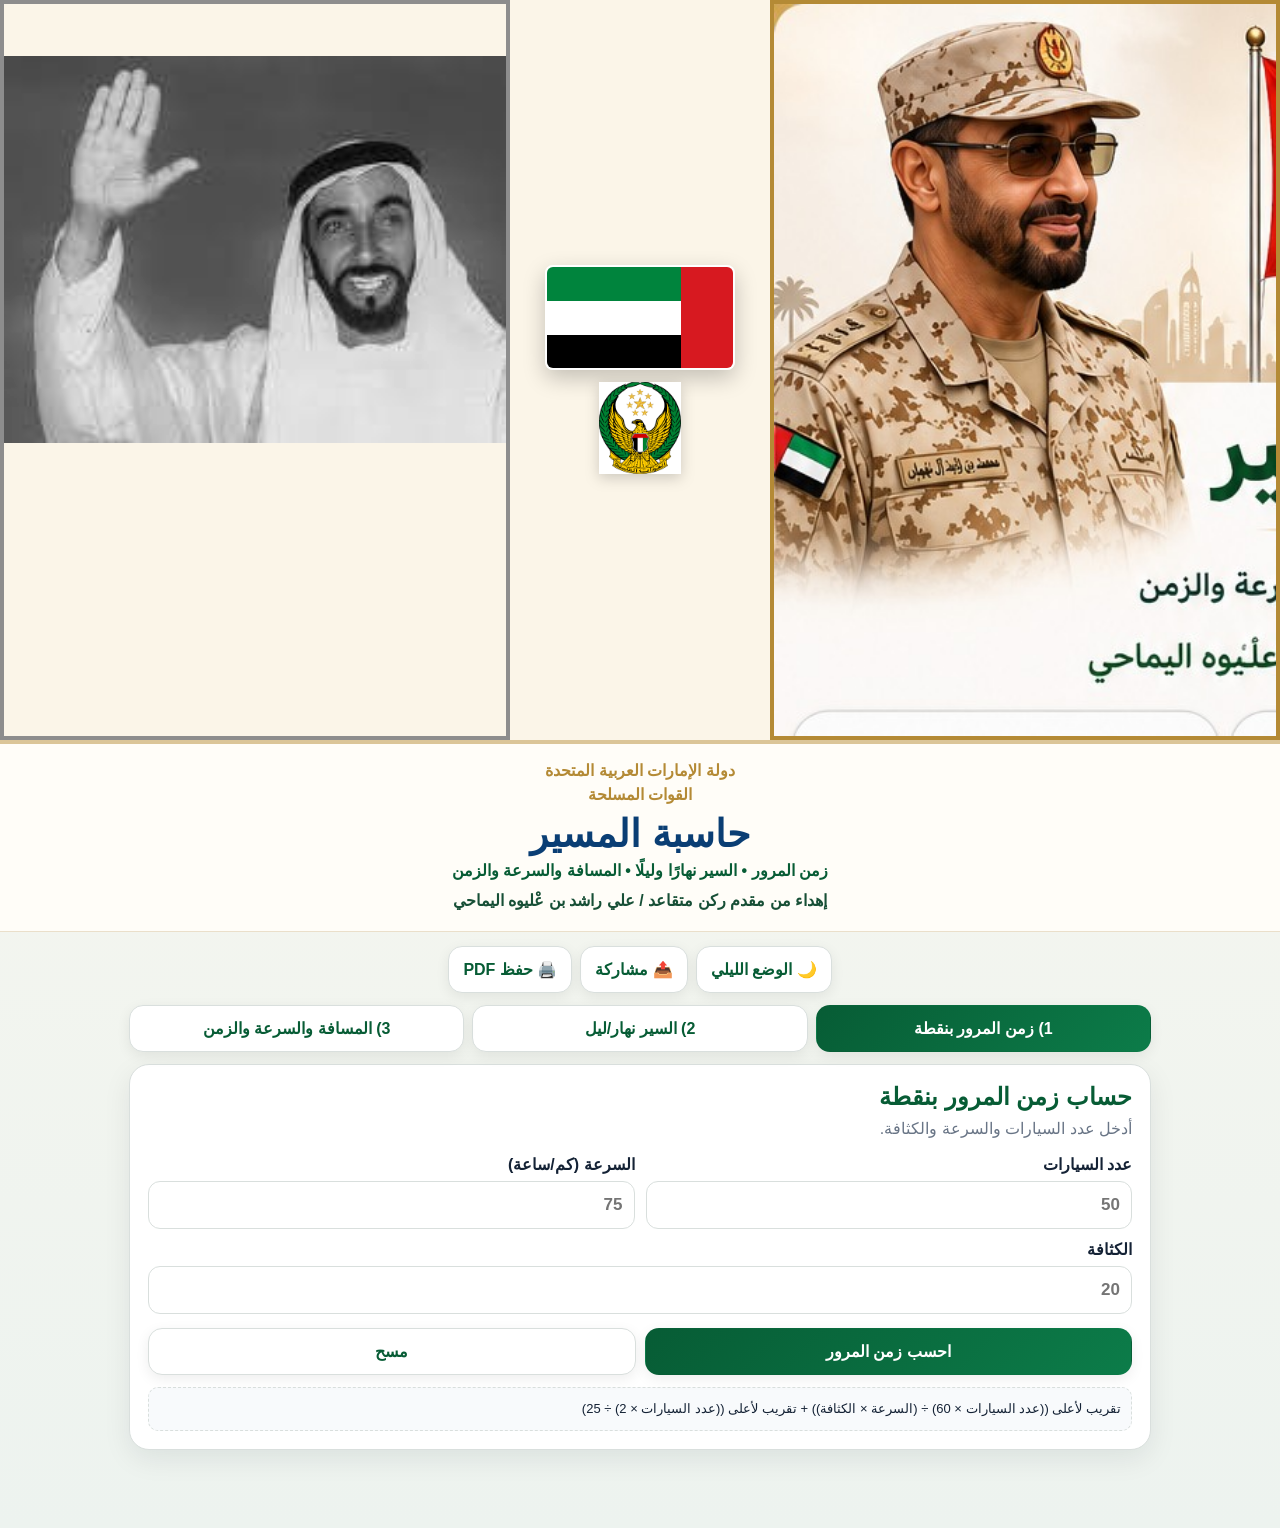
==== index.html @ eba55e07 "إضافة حاسبة المسير" ====
<!doctype html>
<html lang="ar" dir="rtl">
<head>
  <meta charset="utf-8">
  <meta name="viewport" content="width=device-width,initial-scale=1,viewport-fit=cover">
  <meta name="theme-color" content="#075c35">
  <meta name="apple-mobile-web-app-capable" content="yes">
  <meta name="apple-mobile-web-app-status-bar-style" content="default">
  <meta name="apple-mobile-web-app-title" content="حاسبة المسير">
  <title>حاسبة المسير</title>
  <link rel="manifest" href="./manifest.webmanifest">
  <link rel="apple-touch-icon" href="./icons/icon-180.png">
  <link rel="stylesheet" href="./styles.css">
</head>
<body>
  <header class="hero">
    <img class="portrait left" src="./assets/mbz-camo.jpg" alt="صورة باللباس العسكري المموه">
    <div class="hero-center">
      <div class="uae-flag" aria-label="علم الإمارات">
        <span class="red"></span>
        <span class="green"></span>
        <span class="white"></span>
        <span class="black"></span>
      </div>
      <img class="forces-logo" src="./assets/forces-logo.png" alt="شعار القوات المسلحة">
    </div>
    <img class="portrait right" src="./assets/zayed.jpg" alt="صورة الشيخ زايد رافعًا يده">
  </header>

  <section class="identity">
    <div>دولة الإمارات العربية المتحدة</div>
    <div>القوات المسلحة</div>
    <h1>حاسبة المسير</h1>
    <p>زمن المرور • السير نهارًا وليلًا • المسافة والسرعة والزمن</p>
    <strong>إهداء من مقدم ركن متقاعد / علي راشد بن عْليوه اليماحي</strong>
  </section>

  <main class="app-shell">
    <div class="utility-bar">
      <button id="darkBtn" type="button">🌙 الوضع الليلي</button>
      <button id="shareBtn" type="button">📤 مشاركة</button>
      <button id="printBtn" type="button">🖨️ حفظ PDF</button>
    </div>

    <nav class="tabs" aria-label="أقسام الحاسبة">
      <button class="tab active" data-tab="pass" type="button">1) زمن المرور بنقطة</button>
      <button class="tab" data-tab="daynight" type="button">2) السير نهار/ليل</button>
      <button class="tab" data-tab="basic" type="button">3) المسافة والسرعة والزمن</button>
    </nav>

    <section class="panel active" id="panel-pass">
      <h2>حساب زمن المرور بنقطة</h2>
      <p class="hint">أدخل عدد السيارات والسرعة والكثافة.</p>
      <div class="form-grid">
        <label>عدد السيارات<input id="pCars" type="number" min="1" inputmode="numeric" placeholder="50"></label>
        <label>السرعة (كم/ساعة)<input id="pSpeed" type="number" min="0.01" step="0.01" inputmode="decimal" placeholder="75"></label>
        <label class="wide">الكثافة<input id="pDensity" type="number" min="0.01" step="0.01" inputmode="decimal" placeholder="20"></label>
      </div>
      <div class="actions">
        <button id="calcPassBtn" class="primary" type="button">احسب زمن المرور</button>
        <button id="clearPassBtn" type="button">مسح</button>
      </div>
      <div id="passResult" class="result" aria-live="polite"></div>
      <div class="formula">تقريب لأعلى ((عدد السيارات × 60) ÷ (السرعة × الكثافة)) + تقريب لأعلى ((عدد السيارات × 2) ÷ 25)</div>
    </section>

    <section class="panel" id="panel-daynight">
      <h2>حساب السير نهارًا وليلًا</h2>
      <p class="hint">يقسّم البرنامج المسافة تلقائيًا عند الانتقال بين النهار والليل.</p>
      <div class="form-grid">
        <label>وقت الانطلاق<input id="dnStart" type="time" value="13:30"></label>
        <label>المسافة (كم)<input id="dnDistance" type="number" min="0.01" step="0.01" inputmode="decimal" placeholder="200"></label>
        <label>سرعة النهار<input id="dnDaySpeed" type="number" min="0.01" step="0.01" inputmode="decimal" placeholder="75"></label>
        <label>سرعة الليل<input id="dnNightSpeed" type="number" min="0.01" step="0.01" inputmode="decimal" placeholder="50"></label>
        <label>أول ضوء<input id="dnFirstLight" type="time" value="06:00"></label>
        <label>آخر ضوء<input id="dnLastLight" type="time" value="18:30"></label>
      </div>
      <div class="actions">
        <button id="calcDayNightBtn" class="primary" type="button">احسب السير</button>
        <button id="clearDayNightBtn" type="button">مسح</button>
      </div>
      <div id="dayNightResult" class="result" aria-live="polite"></div>
    </section>

    <section class="panel" id="panel-basic">
      <h2>حساب المسافة والسرعة والزمن</h2>
      <p class="hint">اختر العملية المطلوبة، وسيظهر فقط ما يجب إدخاله.</p>

      <div class="operation-buttons">
        <button class="operation active" data-mode="speed" type="button">حساب السرعة</button>
        <button class="operation" data-mode="distance" type="button">حساب المسافة</button>
        <button class="operation" data-mode="time" type="button">حساب الزمن</button>
      </div>

      <div class="form-grid">
        <label id="basicDistanceWrap">المسافة (كم)<input id="basicDistance" type="number" min="0.01" step="0.01" inputmode="decimal" placeholder="120"></label>
        <label id="basicSpeedWrap" class="hidden">السرعة (كم/ساعة)<input id="basicSpeed" type="number" min="0.01" step="0.01" inputmode="decimal" placeholder="60"></label>
        <label id="basicHoursWrap">الساعات<input id="basicHours" type="number" min="0" inputmode="numeric" placeholder="2"></label>
        <label id="basicMinutesWrap">الدقائق<input id="basicMinutes" type="number" min="0" max="59" inputmode="numeric" placeholder="30"></label>
      </div>
      <div class="actions">
        <button id="calcBasicBtn" class="primary" type="button">احسب السرعة</button>
        <button id="clearBasicBtn" type="button">مسح</button>
      </div>
      <div id="basicResult" class="result" aria-live="polite"></div>

      <div class="subpanel">
        <h2>الحساب الأمامي والعكسي</h2>
        <div class="form-grid">
          <label class="wide">نوع الحساب
            <select id="directionMode">
              <option value="forward">حساب أمامي</option>
              <option value="reverse">حساب عكسي</option>
            </select>
          </label>
          <label><span id="baseTimeLabel">وقت الانطلاق</span><input id="baseTime" type="time" value="13:30"></label>
          <label>المسافة (كم)<input id="directionDistance" type="number" min="0.01" step="0.01" inputmode="decimal" placeholder="150"></label>
          <label class="wide">السرعة (كم/ساعة)<input id="directionSpeed" type="number" min="0.01" step="0.01" inputmode="decimal" placeholder="75"></label>
        </div>
        <div class="actions">
          <button id="calcDirectionBtn" class="primary" type="button">احسب أمامي</button>
          <button id="clearDirectionBtn" type="button">مسح</button>
        </div>
        <div id="directionResult" class="result" aria-live="polite"></div>
      </div>
    </section>

    <div id="status" class="status" aria-live="polite"></div>
  </main>

  <script src="./app.js" defer></script>
</body>
</html>
---- styles.css ----
:root{
  --bg:#f2f5f2;--card:#fff;--text:#142235;--muted:#697586;
  --green:#075c35;--green2:#0c7c49;--blue:#145fb3;
  --gold:#b48a35;--border:#d9dfdd;--danger:#b42318;
}
*{box-sizing:border-box}
html{-webkit-text-size-adjust:100%}
body{
  margin:0;background:linear-gradient(#fbf8ef,#edf3ef);
  color:var(--text);font-family:-apple-system,BlinkMacSystemFont,"Segoe UI",Tahoma,Arial,sans-serif;
  min-height:100vh;padding-bottom:30px
}
button,input,select{font:inherit}
button{cursor:pointer;touch-action:manipulation;-webkit-tap-highlight-color:transparent}
.hero{
  min-height:280px;height:auto;display:grid;grid-template-columns:1fr 260px 1fr;
  background:#fbf5e8;overflow:hidden;border-bottom:4px solid rgba(180,138,53,.45)
}
.portrait{width:100%;height:100%;object-fit:contain;border:4px solid var(--gold)}
.portrait.left{object-position:center 10%}
.portrait.right{object-position:center 15%;filter:grayscale(1) contrast(1.04)}
.hero-center{display:flex;flex-direction:column;align-items:center;justify-content:center;gap:12px}
.uae-flag{
  width:190px;height:105px;display:grid;grid-template-columns:28% 72%;
  grid-template-rows:repeat(3,1fr);border-radius:8px;overflow:hidden;
  box-shadow:0 8px 22px rgba(0,0,0,.22);border:2px solid #fff
}
.uae-flag .red{grid-row:1/4;background:#d71920}
.uae-flag .green{background:#00843d}
.uae-flag .white{background:#fff}
.uae-flag .black{background:#000}
.forces-logo{width:92px;height:92px;object-fit:contain;filter:drop-shadow(0 4px 7px rgba(0,0,0,.18))}
.identity{text-align:center;background:#fffdf8;padding:15px 12px 17px;border-bottom:1px solid #eadfca}
.identity>div{font-weight:900;color:var(--gold);line-height:1.5}
.identity h1{margin:5px 0;color:#0a3e74;font-size:38px}
.identity p{margin:0;color:var(--green);font-weight:900}
.identity strong{display:block;margin-top:8px;color:#174f36;line-height:1.6}
.app-shell{max-width:1050px;margin:auto;padding:14px}
.utility-bar{display:flex;gap:8px;justify-content:center;flex-wrap:wrap;margin-bottom:12px}
.utility-bar button,.tabs button,.operation-buttons button,.actions button{
  border:1px solid var(--border);border-radius:14px;background:#fff;color:var(--green);
  padding:13px 14px;font-weight:900;box-shadow:0 4px 14px rgba(0,0,0,.07)
}
.utility-bar button:active,.tabs button:active,.operation-buttons button:active,.actions button:active{transform:scale(.97)}
.tabs{display:grid;grid-template-columns:repeat(3,1fr);gap:8px;margin-bottom:12px}
.tabs .active,.operation-buttons .active,.actions .primary{
  background:linear-gradient(135deg,var(--green),var(--green2));color:#fff;border-color:transparent
}
.panel{
  display:none;background:var(--card);border:1px solid var(--border);border-radius:20px;
  padding:18px;box-shadow:0 9px 28px rgba(16,24,40,.08)
}
.panel.active{display:block}
h2{margin:0 0 5px;color:var(--green)}
.hint{margin:0 0 14px;color:var(--muted);line-height:1.6}
.form-grid{display:grid;grid-template-columns:repeat(2,1fr);gap:11px}
.form-grid label{display:flex;flex-direction:column;gap:7px;font-weight:900}
.form-grid .wide{grid-column:1/-1}
input,select{
  width:100%;padding:13px 11px;border:1px solid var(--border);
  border-radius:12px;background:#fff;color:var(--text);font-size:17px;outline:none
}
input:focus,select:focus{border-color:var(--green2);box-shadow:0 0 0 3px rgba(12,124,73,.12)}
.actions{display:flex;gap:9px;flex-wrap:wrap;margin-top:14px}
.actions button{flex:1;min-width:130px}
.result{display:none;margin-top:14px;border-radius:14px;padding:14px;line-height:1.8;background:#edf8f1;border:1px solid #b7e3c7}
.result.show{display:block}
.result .big{font-size:29px;font-weight:900;color:#08763d}
.error{color:var(--danger);font-weight:900}
.formula{margin-top:12px;padding:10px;border:1px dashed var(--border);border-radius:10px;background:#f8fafc;font-size:13px;line-height:1.7}
.operation-buttons{display:grid;grid-template-columns:repeat(3,1fr);gap:9px;margin:12px 0}
.hidden{display:none!important}
.subpanel{margin-top:18px;border:1px solid var(--border);border-radius:17px;padding:14px;background:#fbfdff}
.status{text-align:center;min-height:24px;margin-top:10px;color:var(--green);font-weight:900}
body.dark{
  --card:#172033;--text:#eef3f7;--muted:#b5c0ca;--border:#334155;
  background:linear-gradient(#111827,#0f172a)
}
body.dark .identity,body.dark .utility-bar button,body.dark .tabs button,
body.dark .operation-buttons button,body.dark input,body.dark select,body.dark .subpanel{background:#172033;color:#eef3f7}
body.dark input,body.dark select{background:#0f172a}
body.dark .formula{background:#0f172a}
body.dark .identity h1{color:#8fc6ff}
body.dark h2,body.dark .identity strong,body.dark .identity p{color:#d8ba6d}
@media(max-width:720px){
  .hero{height:225px;grid-template-columns:1fr 145px 1fr}
  .uae-flag{width:125px;height:70px}.forces-logo{width:68px;height:68px}
  .identity h1{font-size:31px}
}
@media(max-width:520px){
  .hero{height:190px;grid-template-columns:1fr 112px 1fr}
  .uae-flag{width:98px;height:56px}.forces-logo{width:56px;height:56px}
  .identity h1{font-size:27px}.identity p{font-size:12px}.identity strong{font-size:11px}
  .tabs{grid-template-columns:1fr}.operation-buttons{grid-template-columns:1fr}
  .form-grid{grid-template-columns:1fr}.form-grid .wide{grid-column:auto}
}
@media print{
  .utility-bar{display:none!important}
  body{background:#fff}.panel{box-shadow:none}
}

@media (max-width:900px){.hero{grid-template-columns:1fr 180px 1fr;min-height:220px}.portrait{padding:6px;background:#fbf5e8;object-position:center center}.identity h1{font-size:30px}}
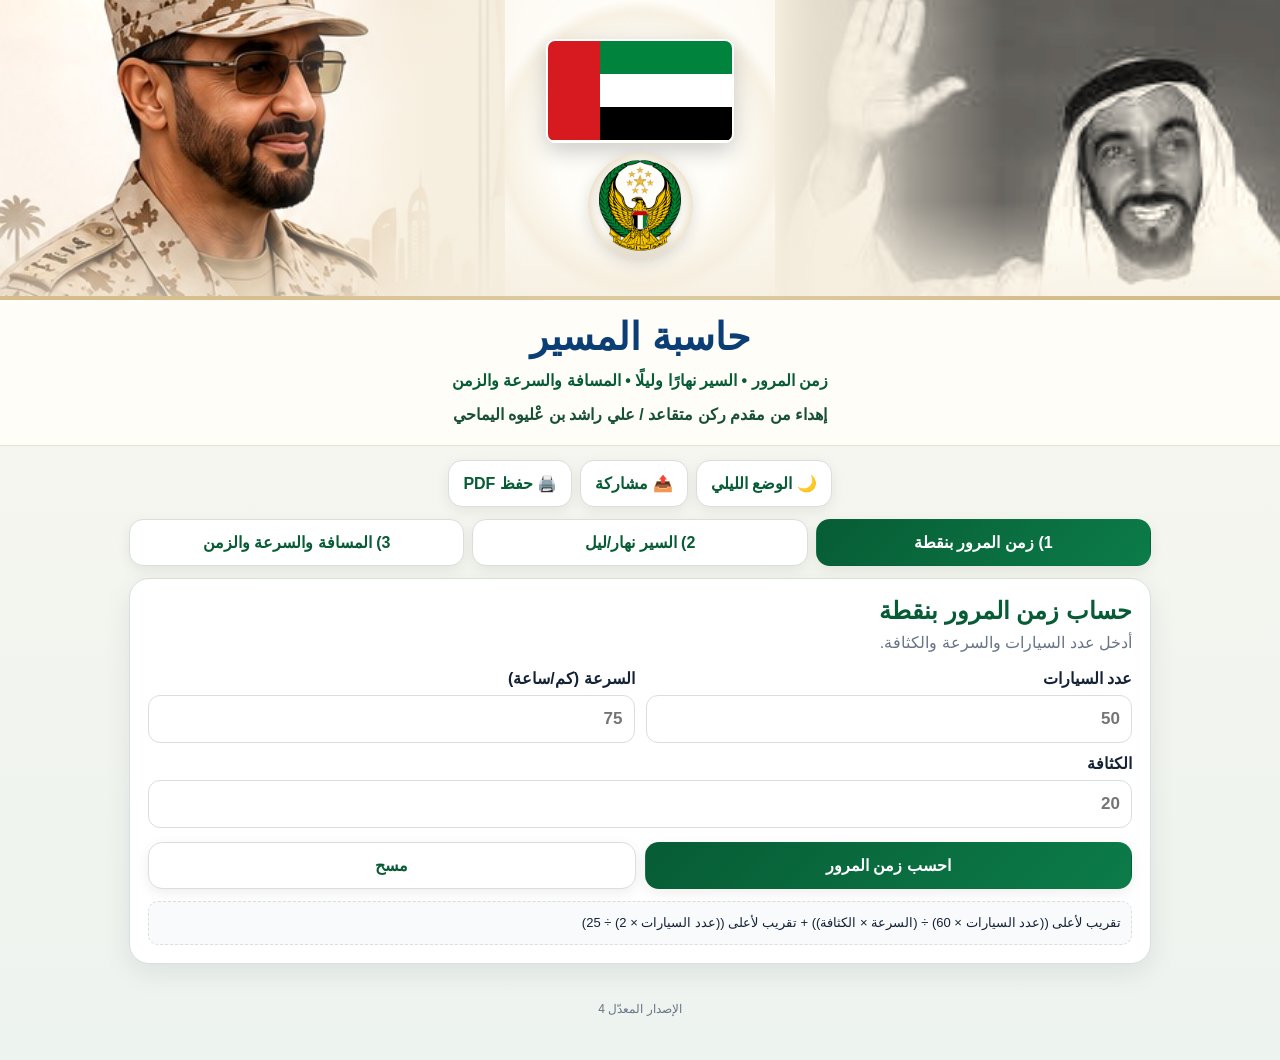
==== commit b783776e: "تعديل واجهة حاسبة المسير" ====
--- a/index.html
+++ b/index.html
@@ -3,33 +3,38 @@
 <head>
   <meta charset="utf-8">
   <meta name="viewport" content="width=device-width,initial-scale=1,viewport-fit=cover">
-  <meta name="theme-color" content="#075c35">
+  <meta name="theme-color" content="#0a5b36">
   <meta name="apple-mobile-web-app-capable" content="yes">
   <meta name="apple-mobile-web-app-status-bar-style" content="default">
   <meta name="apple-mobile-web-app-title" content="حاسبة المسير">
+  <link rel="manifest" href="manifest.webmanifest">
+  <link rel="apple-touch-icon" sizes="180x180" href="icons/icon-180.png">
+  <link rel="icon" type="image/png" sizes="192x192" href="icons/icon-192.png">
+  <link rel="stylesheet" href="styles.css?v=4">
   <title>حاسبة المسير</title>
-  <link rel="manifest" href="./manifest.webmanifest">
-  <link rel="apple-touch-icon" href="./icons/icon-180.png">
-  <link rel="stylesheet" href="./styles.css">
 </head>
 <body>
-  <header class="hero">
-    <img class="portrait left" src="./assets/mbz-camo.jpg" alt="صورة باللباس العسكري المموه">
-    <div class="hero-center">
-      <div class="uae-flag" aria-label="علم الإمارات">
-        <span class="red"></span>
-        <span class="green"></span>
-        <span class="white"></span>
-        <span class="black"></span>
+  <header class="hero" aria-label="واجهة حاسبة المسير">
+    <div class="portrait-side mbz-side">
+      <img class="portrait mbz" src="assets/mbz-camo.jpg" alt="صورة باللباس العسكري المموه">
+    </div>
+
+    <div class="hero-center" aria-hidden="true">
+      <div class="uae-flag">
+        <span class="red"></span><span class="green"></span>
+        <span class="white"></span><span class="black"></span>
       </div>
-      <img class="forces-logo" src="./assets/forces-logo.png" alt="شعار القوات المسلحة">
+      <div class="logo-medallion">
+        <img class="forces-logo" src="assets/forces-logo.png" alt="">
+      </div>
     </div>
-    <img class="portrait right" src="./assets/zayed.jpg" alt="صورة الشيخ زايد رافعًا يده">
+
+    <div class="portrait-side zayed-side">
+      <img class="portrait zayed" src="assets/zayed.jpg" alt="صورة الشيخ زايد رافعًا يده">
+    </div>
   </header>
 
   <section class="identity">
-    <div>دولة الإمارات العربية المتحدة</div>
-    <div>القوات المسلحة</div>
     <h1>حاسبة المسير</h1>
     <p>زمن المرور • السير نهارًا وليلًا • المسافة والسرعة والزمن</p>
     <strong>إهداء من مقدم ركن متقاعد / علي راشد بن عْليوه اليماحي</strong>
@@ -48,13 +53,19 @@
       <button class="tab" data-tab="basic" type="button">3) المسافة والسرعة والزمن</button>
     </nav>
 
-    <section class="panel active" id="panel-pass">
+    <section id="panel-pass" class="panel active">
       <h2>حساب زمن المرور بنقطة</h2>
       <p class="hint">أدخل عدد السيارات والسرعة والكثافة.</p>
       <div class="form-grid">
-        <label>عدد السيارات<input id="pCars" type="number" min="1" inputmode="numeric" placeholder="50"></label>
-        <label>السرعة (كم/ساعة)<input id="pSpeed" type="number" min="0.01" step="0.01" inputmode="decimal" placeholder="75"></label>
-        <label class="wide">الكثافة<input id="pDensity" type="number" min="0.01" step="0.01" inputmode="decimal" placeholder="20"></label>
+        <label>عدد السيارات
+          <input id="pCars" type="number" min="1" inputmode="numeric" placeholder="50">
+        </label>
+        <label>السرعة (كم/ساعة)
+          <input id="pSpeed" type="number" min="0.01" step="0.01" inputmode="decimal" placeholder="75">
+        </label>
+        <label class="wide">الكثافة
+          <input id="pDensity" type="number" min="0.01" step="0.01" inputmode="decimal" placeholder="20">
+        </label>
       </div>
       <div class="actions">
         <button id="calcPassBtn" class="primary" type="button">احسب زمن المرور</button>
@@ -64,16 +75,28 @@
       <div class="formula">تقريب لأعلى ((عدد السيارات × 60) ÷ (السرعة × الكثافة)) + تقريب لأعلى ((عدد السيارات × 2) ÷ 25)</div>
     </section>
 
-    <section class="panel" id="panel-daynight">
+    <section id="panel-daynight" class="panel">
       <h2>حساب السير نهارًا وليلًا</h2>
       <p class="hint">يقسّم البرنامج المسافة تلقائيًا عند الانتقال بين النهار والليل.</p>
       <div class="form-grid">
-        <label>وقت الانطلاق<input id="dnStart" type="time" value="13:30"></label>
-        <label>المسافة (كم)<input id="dnDistance" type="number" min="0.01" step="0.01" inputmode="decimal" placeholder="200"></label>
-        <label>سرعة النهار<input id="dnDaySpeed" type="number" min="0.01" step="0.01" inputmode="decimal" placeholder="75"></label>
-        <label>سرعة الليل<input id="dnNightSpeed" type="number" min="0.01" step="0.01" inputmode="decimal" placeholder="50"></label>
-        <label>أول ضوء<input id="dnFirstLight" type="time" value="06:00"></label>
-        <label>آخر ضوء<input id="dnLastLight" type="time" value="18:30"></label>
+        <label>وقت الانطلاق
+          <input id="dnStart" type="time" value="13:30">
+        </label>
+        <label>المسافة (كم)
+          <input id="dnDistance" type="number" min="0.01" step="0.01" inputmode="decimal" placeholder="200">
+        </label>
+        <label>سرعة النهار
+          <input id="dnDaySpeed" type="number" min="0.01" step="0.01" inputmode="decimal" placeholder="75">
+        </label>
+        <label>سرعة الليل
+          <input id="dnNightSpeed" type="number" min="0.01" step="0.01" inputmode="decimal" placeholder="50">
+        </label>
+        <label>أول ضوء
+          <input id="dnFirstLight" type="time" value="06:00">
+        </label>
+        <label>آخر ضوء
+          <input id="dnLastLight" type="time" value="18:30">
+        </label>
       </div>
       <div class="actions">
         <button id="calcDayNightBtn" class="primary" type="button">احسب السير</button>
@@ -82,7 +105,7 @@
       <div id="dayNightResult" class="result" aria-live="polite"></div>
     </section>
 
-    <section class="panel" id="panel-basic">
+    <section id="panel-basic" class="panel">
       <h2>حساب المسافة والسرعة والزمن</h2>
       <p class="hint">اختر العملية المطلوبة، وسيظهر فقط ما يجب إدخاله.</p>
 
@@ -93,10 +116,18 @@
       </div>
 
       <div class="form-grid">
-        <label id="basicDistanceWrap">المسافة (كم)<input id="basicDistance" type="number" min="0.01" step="0.01" inputmode="decimal" placeholder="120"></label>
-        <label id="basicSpeedWrap" class="hidden">السرعة (كم/ساعة)<input id="basicSpeed" type="number" min="0.01" step="0.01" inputmode="decimal" placeholder="60"></label>
-        <label id="basicHoursWrap">الساعات<input id="basicHours" type="number" min="0" inputmode="numeric" placeholder="2"></label>
-        <label id="basicMinutesWrap">الدقائق<input id="basicMinutes" type="number" min="0" max="59" inputmode="numeric" placeholder="30"></label>
+        <label id="basicDistanceWrap">المسافة (كم)
+          <input id="basicDistance" type="number" min="0.01" step="0.01" inputmode="decimal">
+        </label>
+        <label id="basicSpeedWrap" class="hidden">السرعة (كم/ساعة)
+          <input id="basicSpeed" type="number" min="0.01" step="0.01" inputmode="decimal">
+        </label>
+        <label id="basicHoursWrap">الساعات
+          <input id="basicHours" type="number" min="0" step="1" inputmode="numeric" value="0">
+        </label>
+        <label id="basicMinutesWrap">الدقائق
+          <input id="basicMinutes" type="number" min="0" step="1" inputmode="numeric" value="0">
+        </label>
       </div>
       <div class="actions">
         <button id="calcBasicBtn" class="primary" type="button">احسب السرعة</button>
@@ -107,15 +138,21 @@
       <div class="subpanel">
         <h2>الحساب الأمامي والعكسي</h2>
         <div class="form-grid">
-          <label class="wide">نوع الحساب
+          <label>نوع الحساب
             <select id="directionMode">
               <option value="forward">حساب أمامي</option>
               <option value="reverse">حساب عكسي</option>
             </select>
           </label>
-          <label><span id="baseTimeLabel">وقت الانطلاق</span><input id="baseTime" type="time" value="13:30"></label>
-          <label>المسافة (كم)<input id="directionDistance" type="number" min="0.01" step="0.01" inputmode="decimal" placeholder="150"></label>
-          <label class="wide">السرعة (كم/ساعة)<input id="directionSpeed" type="number" min="0.01" step="0.01" inputmode="decimal" placeholder="75"></label>
+          <label id="baseTimeLabel"><span id="baseTimeText">وقت الانطلاق</span>
+            <input id="baseTime" type="time" value="13:30">
+          </label>
+          <label>المسافة (كم)
+            <input id="directionDistance" type="number" min="0.01" step="0.01" inputmode="decimal">
+          </label>
+          <label>السرعة (كم/ساعة)
+            <input id="directionSpeed" type="number" min="0.01" step="0.01" inputmode="decimal">
+          </label>
         </div>
         <div class="actions">
           <button id="calcDirectionBtn" class="primary" type="button">احسب أمامي</button>
@@ -126,8 +163,9 @@
     </section>
 
     <div id="status" class="status" aria-live="polite"></div>
+    <div class="version">الإصدار المعدّل 4</div>
   </main>
 
-  <script src="./app.js" defer></script>
+  <script src="app.js?v=4" defer></script>
 </body>
 </html>
--- a/styles.css
+++ b/styles.css
@@ -1,71 +1,106 @@
-
 :root{
   --bg:#f2f5f2;--card:#fff;--text:#142235;--muted:#697586;
   --green:#075c35;--green2:#0c7c49;--blue:#145fb3;
   --gold:#b48a35;--border:#d9dfdd;--danger:#b42318;
+  --hero:#f5eddd;
 }
 *{box-sizing:border-box}
 html{-webkit-text-size-adjust:100%}
 body{
-  margin:0;background:linear-gradient(#fbf8ef,#edf3ef);
-  color:var(--text);font-family:-apple-system,BlinkMacSystemFont,"Segoe UI",Tahoma,Arial,sans-serif;
-  min-height:100vh;padding-bottom:30px
+  margin:0;min-height:100vh;padding-bottom:30px;
+  background:linear-gradient(#fbf8ef,#edf3ef);
+  color:var(--text);
+  font-family:-apple-system,BlinkMacSystemFont,"Segoe UI",Tahoma,Arial,sans-serif;
 }
 button,input,select{font:inherit}
 button{cursor:pointer;touch-action:manipulation;-webkit-tap-highlight-color:transparent}
+
 .hero{
-  min-height:280px;height:auto;display:grid;grid-template-columns:1fr 260px 1fr;
-  background:#fbf5e8;overflow:hidden;border-bottom:4px solid rgba(180,138,53,.45)
+  height:300px;display:grid;
+  grid-template-columns:minmax(0,1fr) 270px minmax(0,1fr);
+  grid-template-areas:"mbz center zayed";
+  overflow:hidden;position:relative;
+  background:
+    radial-gradient(circle at 50% 30%,#fffdf8 0 12%,rgba(255,253,248,.65) 34%,transparent 57%),
+    linear-gradient(90deg,#f1e5cf 0%,var(--hero) 38%,var(--hero) 62%,#eee1ca 100%);
+  border-bottom:4px solid rgba(180,138,53,.45);
+  isolation:isolate;direction:ltr;
 }
-.portrait{width:100%;height:100%;object-fit:contain;border:4px solid var(--gold)}
-.portrait.left{object-position:center 10%}
-.portrait.right{object-position:center 15%;filter:grayscale(1) contrast(1.04)}
-.hero-center{display:flex;flex-direction:column;align-items:center;justify-content:center;gap:12px}
+.hero::after{
+  content:"";position:absolute;inset:0;z-index:4;pointer-events:none;
+  background:
+    linear-gradient(90deg,transparent 0 29%,rgba(245,237,221,.55) 34%,transparent 41%,transparent 59%,rgba(245,237,221,.55) 66%,transparent 71%),
+    linear-gradient(180deg,transparent 68%,rgba(245,237,221,.68) 100%);
+}
+.portrait-side{position:relative;overflow:hidden;min-width:0;background:var(--hero)}
+.mbz-side{grid-area:mbz}
+.zayed-side{grid-area:zayed}
+.portrait{width:100%;height:100%;display:block;object-fit:cover;position:relative;z-index:1}
+.portrait.mbz{object-position:center 18%;filter:saturate(.92) contrast(1.02) brightness(1.02)}
+.portrait.zayed{
+  object-position:center 22%;
+  filter:grayscale(1) sepia(.18) contrast(1.02) brightness(1.16);
+  transform:scale(1.08);
+}
+.mbz-side::after,.zayed-side::after{content:"";position:absolute;inset:0;z-index:2;pointer-events:none}
+.mbz-side::after{background:linear-gradient(90deg,transparent 55%,var(--hero) 100%)}
+.zayed-side::after{background:linear-gradient(270deg,transparent 55%,var(--hero) 100%)}
+
+.hero-center{
+  grid-area:center;display:flex;flex-direction:column;
+  align-items:center;justify-content:center;gap:10px;z-index:5;
+  background:radial-gradient(circle,rgba(255,253,248,.98) 0 43%,rgba(245,237,221,.76) 68%,transparent 74%);
+}
 .uae-flag{
-  width:190px;height:105px;display:grid;grid-template-columns:28% 72%;
-  grid-template-rows:repeat(3,1fr);border-radius:8px;overflow:hidden;
-  box-shadow:0 8px 22px rgba(0,0,0,.22);border:2px solid #fff
+  width:188px;height:104px;display:grid;
+  grid-template-columns:28% 72%;grid-template-rows:repeat(3,1fr);
+  border-radius:9px;overflow:hidden;border:2px solid rgba(255,255,255,.95);
+  box-shadow:0 8px 22px rgba(0,0,0,.20);
 }
 .uae-flag .red{grid-row:1/4;background:#d71920}
 .uae-flag .green{background:#00843d}
 .uae-flag .white{background:#fff}
 .uae-flag .black{background:#000}
-.forces-logo{width:92px;height:92px;object-fit:contain;filter:drop-shadow(0 4px 7px rgba(0,0,0,.18))}
+.logo-medallion{
+  width:105px;height:105px;border-radius:50%;display:grid;place-items:center;
+  background:radial-gradient(circle,#fffdf8 0 58%,#eadfca 72%,rgba(180,138,53,.38) 73%,transparent 76%);
+  box-shadow:0 5px 16px rgba(0,0,0,.13);
+}
+.forces-logo{
+  width:91px;height:91px;object-fit:contain;border-radius:50%;
+  mix-blend-mode:multiply;filter:drop-shadow(0 3px 5px rgba(0,0,0,.12));
+}
+
 .identity{text-align:center;background:#fffdf8;padding:15px 12px 17px;border-bottom:1px solid #eadfca}
-.identity>div{font-weight:900;color:var(--gold);line-height:1.5}
-.identity h1{margin:5px 0;color:#0a3e74;font-size:38px}
-.identity p{margin:0;color:var(--green);font-weight:900}
+.identity h1{margin:0 0 7px;color:#0a3e74;font-size:38px;line-height:1.2}
+.identity p{margin:0;color:var(--green);font-weight:900;line-height:1.65}
 .identity strong{display:block;margin-top:8px;color:#174f36;line-height:1.6}
+
 .app-shell{max-width:1050px;margin:auto;padding:14px}
 .utility-bar{display:flex;gap:8px;justify-content:center;flex-wrap:wrap;margin-bottom:12px}
 .utility-bar button,.tabs button,.operation-buttons button,.actions button{
   border:1px solid var(--border);border-radius:14px;background:#fff;color:var(--green);
-  padding:13px 14px;font-weight:900;box-shadow:0 4px 14px rgba(0,0,0,.07)
+  padding:13px 14px;font-weight:900;box-shadow:0 4px 14px rgba(0,0,0,.07);
+  transition:transform .12s ease,box-shadow .12s ease,filter .12s ease;
 }
 .utility-bar button:active,.tabs button:active,.operation-buttons button:active,.actions button:active{transform:scale(.97)}
 .tabs{display:grid;grid-template-columns:repeat(3,1fr);gap:8px;margin-bottom:12px}
 .tabs .active,.operation-buttons .active,.actions .primary{
   background:linear-gradient(135deg,var(--green),var(--green2));color:#fff;border-color:transparent
 }
-.panel{
-  display:none;background:var(--card);border:1px solid var(--border);border-radius:20px;
-  padding:18px;box-shadow:0 9px 28px rgba(16,24,40,.08)
-}
+.panel{display:none;background:var(--card);border:1px solid var(--border);border-radius:20px;padding:18px;box-shadow:0 9px 28px rgba(16,24,40,.08)}
 .panel.active{display:block}
 h2{margin:0 0 5px;color:var(--green)}
 .hint{margin:0 0 14px;color:var(--muted);line-height:1.6}
 .form-grid{display:grid;grid-template-columns:repeat(2,1fr);gap:11px}
 .form-grid label{display:flex;flex-direction:column;gap:7px;font-weight:900}
 .form-grid .wide{grid-column:1/-1}
-input,select{
-  width:100%;padding:13px 11px;border:1px solid var(--border);
-  border-radius:12px;background:#fff;color:var(--text);font-size:17px;outline:none
-}
+input,select{width:100%;padding:13px 11px;border:1px solid var(--border);border-radius:12px;background:#fff;color:var(--text);font-size:17px;outline:none}
 input:focus,select:focus{border-color:var(--green2);box-shadow:0 0 0 3px rgba(12,124,73,.12)}
 .actions{display:flex;gap:9px;flex-wrap:wrap;margin-top:14px}
 .actions button{flex:1;min-width:130px}
 .result{display:none;margin-top:14px;border-radius:14px;padding:14px;line-height:1.8;background:#edf8f1;border:1px solid #b7e3c7}
-.result.show{display:block}
+.result.show{display:block;animation:resultPop .2s ease-out}
 .result .big{font-size:29px;font-weight:900;color:#08763d}
 .error{color:var(--danger);font-weight:900}
 .formula{margin-top:12px;padding:10px;border:1px dashed var(--border);border-radius:10px;background:#f8fafc;font-size:13px;line-height:1.7}
@@ -73,31 +108,31 @@
 .hidden{display:none!important}
 .subpanel{margin-top:18px;border:1px solid var(--border);border-radius:17px;padding:14px;background:#fbfdff}
 .status{text-align:center;min-height:24px;margin-top:10px;color:var(--green);font-weight:900}
-body.dark{
-  --card:#172033;--text:#eef3f7;--muted:#b5c0ca;--border:#334155;
-  background:linear-gradient(#111827,#0f172a)
-}
-body.dark .identity,body.dark .utility-bar button,body.dark .tabs button,
-body.dark .operation-buttons button,body.dark input,body.dark select,body.dark .subpanel{background:#172033;color:#eef3f7}
+.version{text-align:center;color:var(--muted);font-size:12px;margin-top:4px}
+@keyframes resultPop{from{opacity:0;transform:translateY(5px)}to{opacity:1;transform:translateY(0)}}
+
+body.dark{--card:#172033;--text:#eef3f7;--muted:#b5c0ca;--border:#334155;background:linear-gradient(#111827,#0f172a)}
+body.dark .identity,body.dark .utility-bar button,body.dark .tabs button,body.dark .operation-buttons button,body.dark input,body.dark select,body.dark .subpanel{background:#172033;color:#eef3f7}
 body.dark input,body.dark select{background:#0f172a}
 body.dark .formula{background:#0f172a}
 body.dark .identity h1{color:#8fc6ff}
 body.dark h2,body.dark .identity strong,body.dark .identity p{color:#d8ba6d}
-@media(max-width:720px){
-  .hero{height:225px;grid-template-columns:1fr 145px 1fr}
-  .uae-flag{width:125px;height:70px}.forces-logo{width:68px;height:68px}
+
+@media(max-width:900px){
+  .hero{height:235px;grid-template-columns:minmax(0,1fr) 175px minmax(0,1fr)}
+  .uae-flag{width:128px;height:72px}.logo-medallion{width:76px;height:76px}.forces-logo{width:65px;height:65px}
   .identity h1{font-size:31px}
 }
-@media(max-width:520px){
-  .hero{height:190px;grid-template-columns:1fr 112px 1fr}
-  .uae-flag{width:98px;height:56px}.forces-logo{width:56px;height:56px}
+@media(max-width:620px){
+  .hero{height:195px;grid-template-columns:minmax(0,1fr) 112px minmax(0,1fr)}
+  .uae-flag{width:94px;height:54px}.logo-medallion{width:61px;height:61px}.forces-logo{width:52px;height:52px}
   .identity h1{font-size:27px}.identity p{font-size:12px}.identity strong{font-size:11px}
   .tabs{grid-template-columns:1fr}.operation-buttons{grid-template-columns:1fr}
   .form-grid{grid-template-columns:1fr}.form-grid .wide{grid-column:auto}
+  .portrait.mbz{object-position:42% 18%}.portrait.zayed{object-position:45% 25%;transform:scale(1.22)}
 }
-@media print{
-  .utility-bar{display:none!important}
-  body{background:#fff}.panel{box-shadow:none}
+@media(max-width:390px){
+  .hero{height:170px;grid-template-columns:minmax(0,1fr) 92px minmax(0,1fr)}
+  .uae-flag{width:78px;height:45px}.logo-medallion{width:52px;height:52px}.forces-logo{width:44px;height:44px}
 }
-
-@media (max-width:900px){.hero{grid-template-columns:1fr 180px 1fr;min-height:220px}.portrait{padding:6px;background:#fbf5e8;object-position:center center}.identity h1{font-size:30px}}+@media print{.utility-bar{display:none!important}body{background:#fff}.panel{box-shadow:none}.version{display:none}}
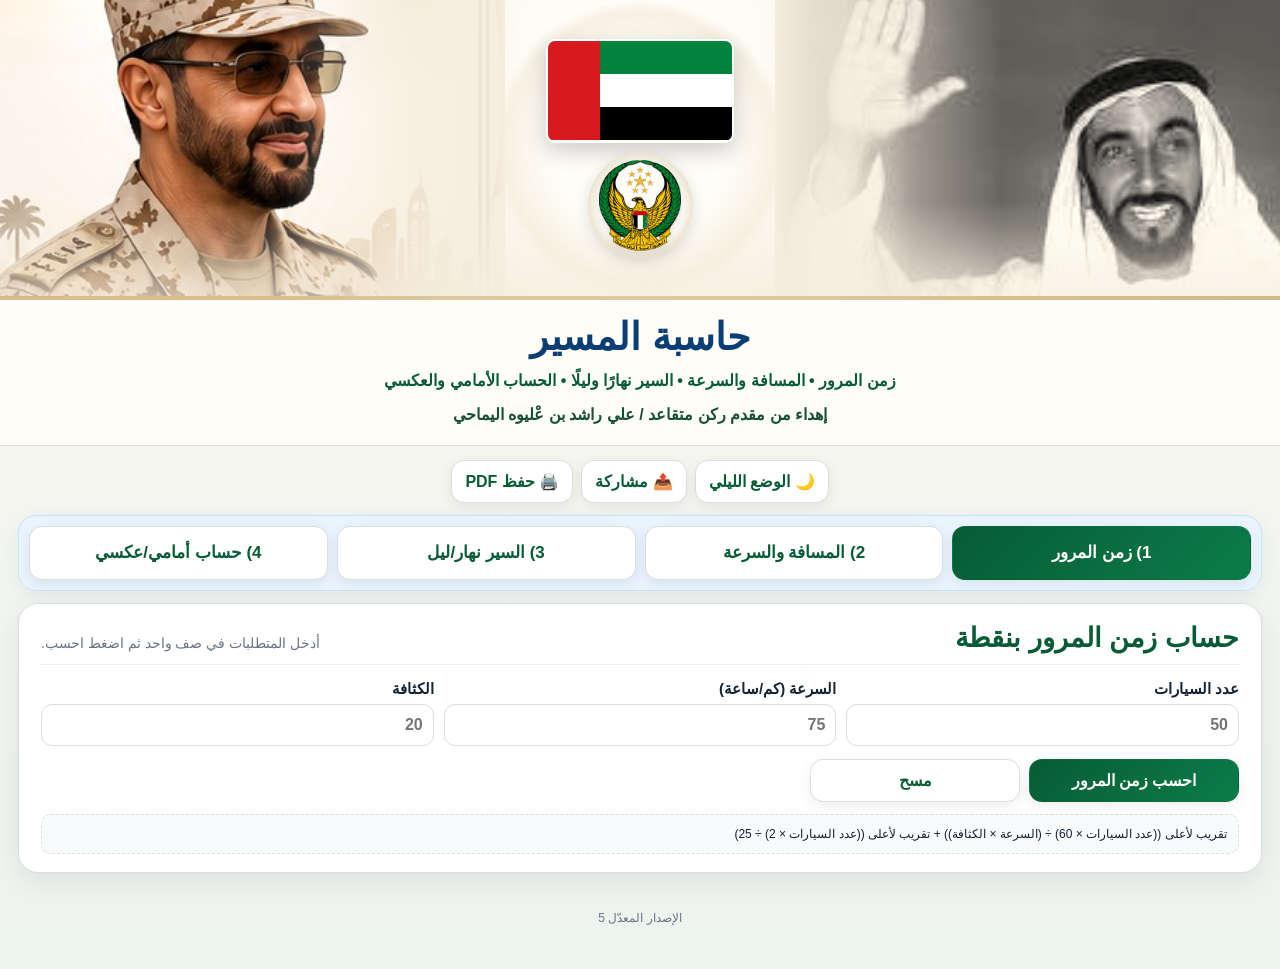
==== commit 2fa70e03: "استبدال الملفات بالنسخة المرتبة" ====
--- a/index.html
+++ b/index.html
@@ -10,7 +10,7 @@
   <link rel="manifest" href="manifest.webmanifest">
   <link rel="apple-touch-icon" sizes="180x180" href="icons/icon-180.png">
   <link rel="icon" type="image/png" sizes="192x192" href="icons/icon-192.png">
-  <link rel="stylesheet" href="styles.css?v=4">
+  <link rel="stylesheet" href="styles.css?v=5">
   <title>حاسبة المسير</title>
 </head>
 <body>
@@ -36,7 +36,7 @@
 
   <section class="identity">
     <h1>حاسبة المسير</h1>
-    <p>زمن المرور • السير نهارًا وليلًا • المسافة والسرعة والزمن</p>
+    <p>زمن المرور • المسافة والسرعة • السير نهارًا وليلًا • الحساب الأمامي والعكسي</p>
     <strong>إهداء من مقدم ركن متقاعد / علي راشد بن عْليوه اليماحي</strong>
   </section>
 
@@ -47,27 +47,30 @@
       <button id="printBtn" type="button">🖨️ حفظ PDF</button>
     </div>
 
-    <nav class="tabs" aria-label="أقسام الحاسبة">
-      <button class="tab active" data-tab="pass" type="button">1) زمن المرور بنقطة</button>
-      <button class="tab" data-tab="daynight" type="button">2) السير نهار/ليل</button>
-      <button class="tab" data-tab="basic" type="button">3) المسافة والسرعة والزمن</button>
+    <nav class="tabs" aria-label="القائمة الرئيسية للحاسبة">
+      <button class="tab active" data-tab="pass" type="button">1) زمن المرور</button>
+      <button class="tab" data-tab="basic" type="button">2) المسافة والسرعة</button>
+      <button class="tab" data-tab="daynight" type="button">3) السير نهار/ليل</button>
+      <button class="tab" data-tab="direction" type="button">4) حساب أمامي/عكسي</button>
     </nav>
 
     <section id="panel-pass" class="panel active">
-      <h2>حساب زمن المرور بنقطة</h2>
-      <p class="hint">أدخل عدد السيارات والسرعة والكثافة.</p>
-      <div class="form-grid">
+      <div class="panel-heading">
+        <h2>حساب زمن المرور بنقطة</h2>
+        <p class="hint">أدخل المتطلبات في صف واحد ثم اضغط احسب.</p>
+      </div>
+      <div class="form-grid pass-grid">
         <label>عدد السيارات
           <input id="pCars" type="number" min="1" inputmode="numeric" placeholder="50">
         </label>
         <label>السرعة (كم/ساعة)
           <input id="pSpeed" type="number" min="0.01" step="0.01" inputmode="decimal" placeholder="75">
         </label>
-        <label class="wide">الكثافة
+        <label>الكثافة
           <input id="pDensity" type="number" min="0.01" step="0.01" inputmode="decimal" placeholder="20">
         </label>
       </div>
-      <div class="actions">
+      <div class="actions compact-actions">
         <button id="calcPassBtn" class="primary" type="button">احسب زمن المرور</button>
         <button id="clearPassBtn" type="button">مسح</button>
       </div>
@@ -75,10 +78,45 @@
       <div class="formula">تقريب لأعلى ((عدد السيارات × 60) ÷ (السرعة × الكثافة)) + تقريب لأعلى ((عدد السيارات × 2) ÷ 25)</div>
     </section>
 
+    <section id="panel-basic" class="panel">
+      <div class="panel-heading">
+        <h2>حساب المسافة والسرعة والزمن</h2>
+        <p class="hint">اختر العملية، وستظهر المتطلبات المطلوبة فقط.</p>
+      </div>
+
+      <div class="operation-buttons">
+        <button class="operation active" data-mode="speed" type="button">حساب السرعة</button>
+        <button class="operation" data-mode="distance" type="button">حساب المسافة</button>
+        <button class="operation" data-mode="time" type="button">حساب الزمن</button>
+      </div>
+
+      <div class="form-grid basic-grid">
+        <label id="basicDistanceWrap">المسافة (كم)
+          <input id="basicDistance" type="number" min="0.01" step="0.01" inputmode="decimal">
+        </label>
+        <label id="basicSpeedWrap" class="hidden">السرعة (كم/ساعة)
+          <input id="basicSpeed" type="number" min="0.01" step="0.01" inputmode="decimal">
+        </label>
+        <label id="basicHoursWrap">الساعات
+          <input id="basicHours" type="number" min="0" step="1" inputmode="numeric" value="0">
+        </label>
+        <label id="basicMinutesWrap">الدقائق
+          <input id="basicMinutes" type="number" min="0" step="1" inputmode="numeric" value="0">
+        </label>
+      </div>
+      <div class="actions compact-actions">
+        <button id="calcBasicBtn" class="primary" type="button">احسب السرعة</button>
+        <button id="clearBasicBtn" type="button">مسح</button>
+      </div>
+      <div id="basicResult" class="result" aria-live="polite"></div>
+    </section>
+
     <section id="panel-daynight" class="panel">
-      <h2>حساب السير نهارًا وليلًا</h2>
-      <p class="hint">يقسّم البرنامج المسافة تلقائيًا عند الانتقال بين النهار والليل.</p>
-      <div class="form-grid">
+      <div class="panel-heading">
+        <h2>حساب السير نهارًا وليلًا</h2>
+        <p class="hint">جميع المتطلبات في صف واحد، ويقسّم البرنامج المسافة تلقائيًا بين النهار والليل.</p>
+      </div>
+      <div class="form-grid daynight-grid">
         <label>وقت الانطلاق
           <input id="dnStart" type="time" value="13:30">
         </label>
@@ -98,74 +136,46 @@
           <input id="dnLastLight" type="time" value="18:30">
         </label>
       </div>
-      <div class="actions">
+      <div class="actions compact-actions">
         <button id="calcDayNightBtn" class="primary" type="button">احسب السير</button>
         <button id="clearDayNightBtn" type="button">مسح</button>
       </div>
       <div id="dayNightResult" class="result" aria-live="polite"></div>
     </section>
 
-    <section id="panel-basic" class="panel">
-      <h2>حساب المسافة والسرعة والزمن</h2>
-      <p class="hint">اختر العملية المطلوبة، وسيظهر فقط ما يجب إدخاله.</p>
-
-      <div class="operation-buttons">
-        <button class="operation active" data-mode="speed" type="button">حساب السرعة</button>
-        <button class="operation" data-mode="distance" type="button">حساب المسافة</button>
-        <button class="operation" data-mode="time" type="button">حساب الزمن</button>
+    <section id="panel-direction" class="panel">
+      <div class="panel-heading">
+        <h2>حساب زمن أمامي أو عكسي</h2>
+        <p class="hint">اختر نوع الحساب وأدخل الوقت والمسافة والسرعة في صف واحد.</p>
       </div>
-
-      <div class="form-grid">
-        <label id="basicDistanceWrap">المسافة (كم)
-          <input id="basicDistance" type="number" min="0.01" step="0.01" inputmode="decimal">
+      <div class="form-grid direction-grid">
+        <label>نوع الحساب
+          <select id="directionMode">
+            <option value="forward">حساب أمامي</option>
+            <option value="reverse">حساب عكسي</option>
+          </select>
         </label>
-        <label id="basicSpeedWrap" class="hidden">السرعة (كم/ساعة)
-          <input id="basicSpeed" type="number" min="0.01" step="0.01" inputmode="decimal">
+        <label><span id="baseTimeText">وقت الانطلاق</span>
+          <input id="baseTime" type="time" value="13:30">
         </label>
-        <label id="basicHoursWrap">الساعات
-          <input id="basicHours" type="number" min="0" step="1" inputmode="numeric" value="0">
+        <label>المسافة (كم)
+          <input id="directionDistance" type="number" min="0.01" step="0.01" inputmode="decimal">
         </label>
-        <label id="basicMinutesWrap">الدقائق
-          <input id="basicMinutes" type="number" min="0" step="1" inputmode="numeric" value="0">
+        <label>السرعة (كم/ساعة)
+          <input id="directionSpeed" type="number" min="0.01" step="0.01" inputmode="decimal">
         </label>
       </div>
-      <div class="actions">
-        <button id="calcBasicBtn" class="primary" type="button">احسب السرعة</button>
-        <button id="clearBasicBtn" type="button">مسح</button>
+      <div class="actions compact-actions">
+        <button id="calcDirectionBtn" class="primary" type="button">احسب أمامي</button>
+        <button id="clearDirectionBtn" type="button">مسح</button>
       </div>
-      <div id="basicResult" class="result" aria-live="polite"></div>
-
-      <div class="subpanel">
-        <h2>الحساب الأمامي والعكسي</h2>
-        <div class="form-grid">
-          <label>نوع الحساب
-            <select id="directionMode">
-              <option value="forward">حساب أمامي</option>
-              <option value="reverse">حساب عكسي</option>
-            </select>
-          </label>
-          <label id="baseTimeLabel"><span id="baseTimeText">وقت الانطلاق</span>
-            <input id="baseTime" type="time" value="13:30">
-          </label>
-          <label>المسافة (كم)
-            <input id="directionDistance" type="number" min="0.01" step="0.01" inputmode="decimal">
-          </label>
-          <label>السرعة (كم/ساعة)
-            <input id="directionSpeed" type="number" min="0.01" step="0.01" inputmode="decimal">
-          </label>
-        </div>
-        <div class="actions">
-          <button id="calcDirectionBtn" class="primary" type="button">احسب أمامي</button>
-          <button id="clearDirectionBtn" type="button">مسح</button>
-        </div>
-        <div id="directionResult" class="result" aria-live="polite"></div>
-      </div>
+      <div id="directionResult" class="result" aria-live="polite"></div>
     </section>
 
     <div id="status" class="status" aria-live="polite"></div>
-    <div class="version">الإصدار المعدّل 4</div>
+    <div class="version">الإصدار المعدّل 5</div>
   </main>
 
-  <script src="app.js?v=4" defer></script>
+  <script src="app.js?v=5" defer></script>
 </body>
 </html>
--- a/styles.css
+++ b/styles.css
@@ -2,7 +2,7 @@
   --bg:#f2f5f2;--card:#fff;--text:#142235;--muted:#697586;
   --green:#075c35;--green2:#0c7c49;--blue:#145fb3;
   --gold:#b48a35;--border:#d9dfdd;--danger:#b42318;
-  --hero:#f5eddd;
+  --hero:#f5eddd;--menu-blue:#e9f4ff;--menu-blue-border:#c8e2f7;
 }
 *{box-sizing:border-box}
 html{-webkit-text-size-adjust:100%}
@@ -37,11 +37,7 @@
 .zayed-side{grid-area:zayed}
 .portrait{width:100%;height:100%;display:block;object-fit:cover;position:relative;z-index:1}
 .portrait.mbz{object-position:center 18%;filter:saturate(.92) contrast(1.02) brightness(1.02)}
-.portrait.zayed{
-  object-position:center 22%;
-  filter:grayscale(1) sepia(.18) contrast(1.02) brightness(1.16);
-  transform:scale(1.08);
-}
+.portrait.zayed{object-position:center 22%;filter:grayscale(1) sepia(.18) contrast(1.02) brightness(1.16);transform:scale(1.08)}
 .mbz-side::after,.zayed-side::after{content:"";position:absolute;inset:0;z-index:2;pointer-events:none}
 .mbz-side::after{background:linear-gradient(90deg,transparent 55%,var(--hero) 100%)}
 .zayed-side::after{background:linear-gradient(270deg,transparent 55%,var(--hero) 100%)}
@@ -57,82 +53,102 @@
   border-radius:9px;overflow:hidden;border:2px solid rgba(255,255,255,.95);
   box-shadow:0 8px 22px rgba(0,0,0,.20);
 }
-.uae-flag .red{grid-row:1/4;background:#d71920}
-.uae-flag .green{background:#00843d}
-.uae-flag .white{background:#fff}
-.uae-flag .black{background:#000}
-.logo-medallion{
-  width:105px;height:105px;border-radius:50%;display:grid;place-items:center;
-  background:radial-gradient(circle,#fffdf8 0 58%,#eadfca 72%,rgba(180,138,53,.38) 73%,transparent 76%);
-  box-shadow:0 5px 16px rgba(0,0,0,.13);
-}
-.forces-logo{
-  width:91px;height:91px;object-fit:contain;border-radius:50%;
-  mix-blend-mode:multiply;filter:drop-shadow(0 3px 5px rgba(0,0,0,.12));
-}
+.uae-flag .red{grid-row:1/4;background:#d71920}.uae-flag .green{background:#00843d}.uae-flag .white{background:#fff}.uae-flag .black{background:#000}
+.logo-medallion{width:105px;height:105px;border-radius:50%;display:grid;place-items:center;background:radial-gradient(circle,#fffdf8 0 58%,#eadfca 72%,rgba(180,138,53,.38) 73%,transparent 76%);box-shadow:0 5px 16px rgba(0,0,0,.13)}
+.forces-logo{width:91px;height:91px;object-fit:contain;border-radius:50%;mix-blend-mode:multiply;filter:drop-shadow(0 3px 5px rgba(0,0,0,.12))}
 
 .identity{text-align:center;background:#fffdf8;padding:15px 12px 17px;border-bottom:1px solid #eadfca}
 .identity h1{margin:0 0 7px;color:#0a3e74;font-size:38px;line-height:1.2}
 .identity p{margin:0;color:var(--green);font-weight:900;line-height:1.65}
 .identity strong{display:block;margin-top:8px;color:#174f36;line-height:1.6}
 
-.app-shell{max-width:1050px;margin:auto;padding:14px}
+.app-shell{max-width:1450px;margin:auto;padding:14px 18px}
 .utility-bar{display:flex;gap:8px;justify-content:center;flex-wrap:wrap;margin-bottom:12px}
 .utility-bar button,.tabs button,.operation-buttons button,.actions button{
-  border:1px solid var(--border);border-radius:14px;background:#fff;color:var(--green);
-  padding:13px 14px;font-weight:900;box-shadow:0 4px 14px rgba(0,0,0,.07);
+  border:1px solid var(--border);border-radius:13px;background:#fff;color:var(--green);
+  padding:11px 13px;font-weight:900;box-shadow:0 4px 14px rgba(0,0,0,.07);
   transition:transform .12s ease,box-shadow .12s ease,filter .12s ease;
 }
 .utility-bar button:active,.tabs button:active,.operation-buttons button:active,.actions button:active{transform:scale(.97)}
-.tabs{display:grid;grid-template-columns:repeat(3,1fr);gap:8px;margin-bottom:12px}
-.tabs .active,.operation-buttons .active,.actions .primary{
-  background:linear-gradient(135deg,var(--green),var(--green2));color:#fff;border-color:transparent
+
+.tabs{
+  display:grid;grid-template-columns:repeat(4,minmax(0,1fr));gap:9px;
+  margin-bottom:12px;padding:10px;border:1px solid var(--menu-blue-border);
+  border-radius:18px;background:var(--menu-blue);box-shadow:0 5px 18px rgba(20,95,179,.08);
 }
-.panel{display:none;background:var(--card);border:1px solid var(--border);border-radius:20px;padding:18px;box-shadow:0 9px 28px rgba(16,24,40,.08)}
+.tabs button{min-height:54px;font-size:17px;white-space:nowrap}
+.tabs .active,.operation-buttons .active,.actions .primary{background:linear-gradient(135deg,var(--green),var(--green2));color:#fff;border-color:transparent}
+
+.panel{display:none;background:var(--card);border:1px solid var(--border);border-radius:20px;padding:18px 22px;box-shadow:0 9px 28px rgba(16,24,40,.08)}
 .panel.active{display:block}
-h2{margin:0 0 5px;color:var(--green)}
-.hint{margin:0 0 14px;color:var(--muted);line-height:1.6}
-.form-grid{display:grid;grid-template-columns:repeat(2,1fr);gap:11px}
-.form-grid label{display:flex;flex-direction:column;gap:7px;font-weight:900}
-.form-grid .wide{grid-column:1/-1}
-input,select{width:100%;padding:13px 11px;border:1px solid var(--border);border-radius:12px;background:#fff;color:var(--text);font-size:17px;outline:none}
+.panel-heading{display:flex;align-items:flex-end;justify-content:space-between;gap:16px;margin-bottom:15px;border-bottom:1px solid #edf0ef;padding-bottom:10px}
+h2{margin:0;color:var(--green);font-size:27px}
+.hint{margin:0;color:var(--muted);line-height:1.5;font-size:14px}
+
+.form-grid{display:grid;gap:10px;align-items:end}
+.pass-grid{grid-template-columns:repeat(3,minmax(0,1fr))}
+.daynight-grid{grid-template-columns:repeat(6,minmax(0,1fr))}
+.basic-grid{grid-template-columns:repeat(4,minmax(0,1fr))}
+.direction-grid{grid-template-columns:repeat(4,minmax(0,1fr))}
+.form-grid label{display:flex;flex-direction:column;gap:6px;min-width:0;font-weight:900;font-size:15px}
+input,select{width:100%;min-width:0;padding:11px 10px;border:1px solid var(--border);border-radius:11px;background:#fff;color:var(--text);font-size:16px;outline:none}
 input:focus,select:focus{border-color:var(--green2);box-shadow:0 0 0 3px rgba(12,124,73,.12)}
-.actions{display:flex;gap:9px;flex-wrap:wrap;margin-top:14px}
-.actions button{flex:1;min-width:130px}
+
+.actions{display:flex;gap:9px;flex-wrap:wrap;margin-top:13px}
+.compact-actions{justify-content:flex-start}
+.compact-actions button{flex:0 1 210px;min-width:150px;padding:11px 14px}
 .result{display:none;margin-top:14px;border-radius:14px;padding:14px;line-height:1.8;background:#edf8f1;border:1px solid #b7e3c7}
 .result.show{display:block;animation:resultPop .2s ease-out}
 .result .big{font-size:29px;font-weight:900;color:#08763d}
 .error{color:var(--danger);font-weight:900}
-.formula{margin-top:12px;padding:10px;border:1px dashed var(--border);border-radius:10px;background:#f8fafc;font-size:13px;line-height:1.7}
-.operation-buttons{display:grid;grid-template-columns:repeat(3,1fr);gap:9px;margin:12px 0}
+.formula{margin-top:12px;padding:9px 11px;border:1px dashed var(--border);border-radius:10px;background:#f8fafc;font-size:12px;line-height:1.7}
+.operation-buttons{display:grid;grid-template-columns:repeat(3,minmax(0,1fr));gap:9px;margin:0 0 13px}
+.operation-buttons button{padding:11px 12px}
 .hidden{display:none!important}
-.subpanel{margin-top:18px;border:1px solid var(--border);border-radius:17px;padding:14px;background:#fbfdff}
 .status{text-align:center;min-height:24px;margin-top:10px;color:var(--green);font-weight:900}
 .version{text-align:center;color:var(--muted);font-size:12px;margin-top:4px}
 @keyframes resultPop{from{opacity:0;transform:translateY(5px)}to{opacity:1;transform:translateY(0)}}
 
-body.dark{--card:#172033;--text:#eef3f7;--muted:#b5c0ca;--border:#334155;background:linear-gradient(#111827,#0f172a)}
-body.dark .identity,body.dark .utility-bar button,body.dark .tabs button,body.dark .operation-buttons button,body.dark input,body.dark select,body.dark .subpanel{background:#172033;color:#eef3f7}
+body.dark{--card:#172033;--text:#eef3f7;--muted:#b5c0ca;--border:#334155;--menu-blue:#172b43;--menu-blue-border:#2e4a68;background:linear-gradient(#111827,#0f172a)}
+body.dark .identity,body.dark .utility-bar button,body.dark .tabs button,body.dark .operation-buttons button,body.dark input,body.dark select{background:#172033;color:#eef3f7}
 body.dark input,body.dark select{background:#0f172a}
 body.dark .formula{background:#0f172a}
 body.dark .identity h1{color:#8fc6ff}
 body.dark h2,body.dark .identity strong,body.dark .identity p{color:#d8ba6d}
+body.dark .panel-heading{border-bottom-color:#334155}
 
+@media(max-width:1150px){
+  .daynight-grid{grid-template-columns:repeat(3,minmax(0,1fr))}
+  .basic-grid,.direction-grid{grid-template-columns:repeat(2,minmax(0,1fr))}
+  .tabs button{font-size:15px}
+}
 @media(max-width:900px){
   .hero{height:235px;grid-template-columns:minmax(0,1fr) 175px minmax(0,1fr)}
   .uae-flag{width:128px;height:72px}.logo-medallion{width:76px;height:76px}.forces-logo{width:65px;height:65px}
   .identity h1{font-size:31px}
+  .tabs{grid-template-columns:repeat(4,minmax(155px,1fr));overflow-x:auto;scrollbar-width:thin}
+  .panel-heading{display:block}.hint{margin-top:5px}
+}
+@media(max-width:700px){
+  .app-shell{padding:10px}
+  .pass-grid,.daynight-grid,.basic-grid,.direction-grid{grid-template-columns:repeat(2,minmax(0,1fr))}
+  .compact-actions{display:grid;grid-template-columns:1fr 1fr}
+  .compact-actions button{min-width:0;width:100%}
 }
 @media(max-width:620px){
   .hero{height:195px;grid-template-columns:minmax(0,1fr) 112px minmax(0,1fr)}
   .uae-flag{width:94px;height:54px}.logo-medallion{width:61px;height:61px}.forces-logo{width:52px;height:52px}
   .identity h1{font-size:27px}.identity p{font-size:12px}.identity strong{font-size:11px}
-  .tabs{grid-template-columns:1fr}.operation-buttons{grid-template-columns:1fr}
-  .form-grid{grid-template-columns:1fr}.form-grid .wide{grid-column:auto}
+  .panel{padding:15px 12px}h2{font-size:23px}
+  .operation-buttons{grid-template-columns:repeat(3,minmax(145px,1fr));overflow-x:auto}
   .portrait.mbz{object-position:42% 18%}.portrait.zayed{object-position:45% 25%;transform:scale(1.22)}
+}
+@media(max-width:470px){
+  .pass-grid,.daynight-grid,.basic-grid,.direction-grid{grid-template-columns:1fr}
+  .tabs{grid-template-columns:repeat(4,minmax(145px,1fr))}
 }
 @media(max-width:390px){
   .hero{height:170px;grid-template-columns:minmax(0,1fr) 92px minmax(0,1fr)}
   .uae-flag{width:78px;height:45px}.logo-medallion{width:52px;height:52px}.forces-logo{width:44px;height:44px}
 }
-@media print{.utility-bar{display:none!important}body{background:#fff}.panel{box-shadow:none}.version{display:none}}
+@media print{.utility-bar,.tabs{display:none!important}body{background:#fff}.panel{display:block!important;box-shadow:none;margin-bottom:12px}.version{display:none}}
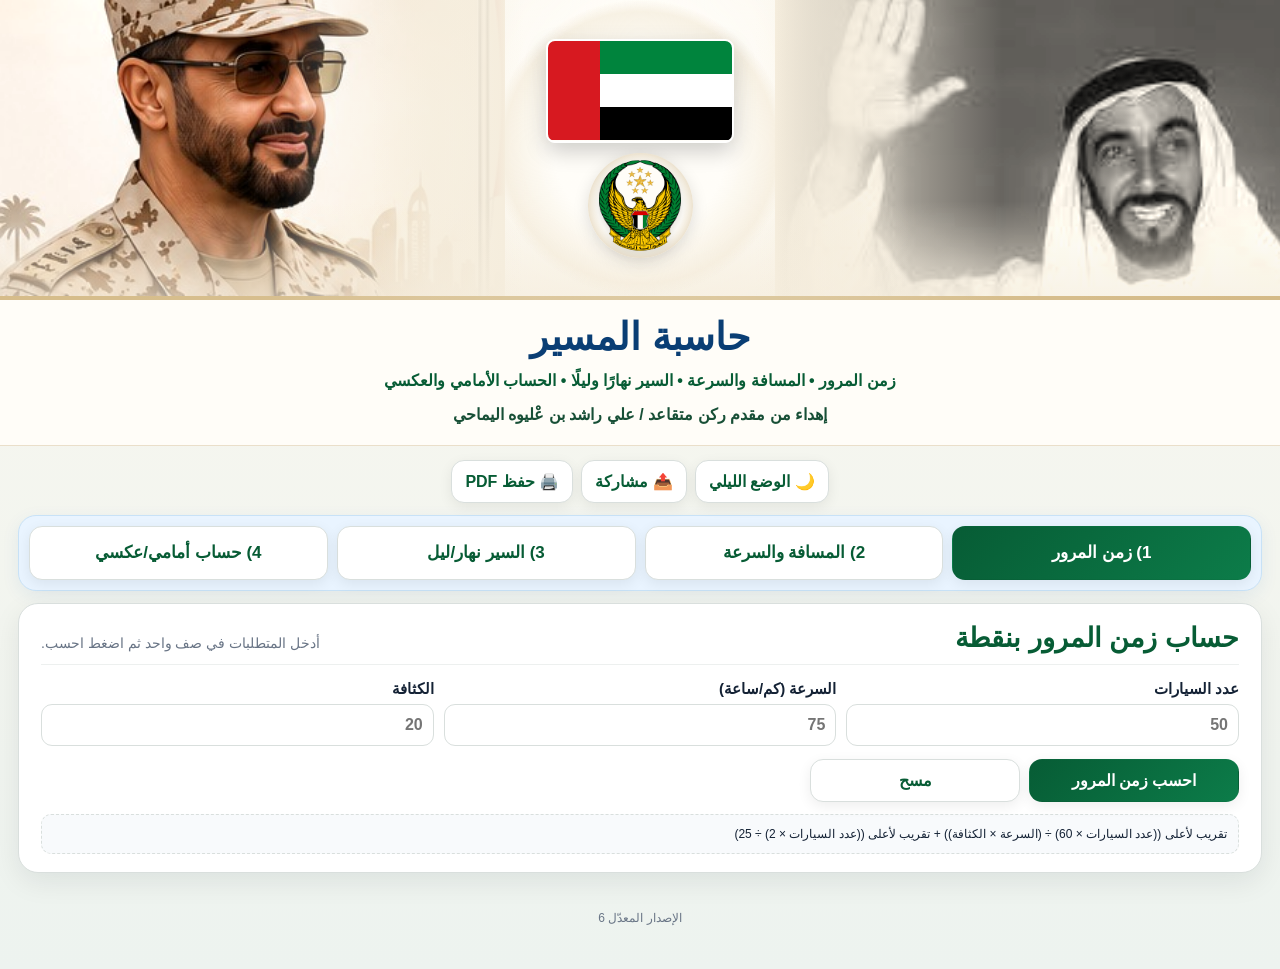
==== commit 57560443: "ترتيب حقول المسافة والسير نهار وليل" ====
--- a/index.html
+++ b/index.html
@@ -10,7 +10,7 @@
   <link rel="manifest" href="manifest.webmanifest">
   <link rel="apple-touch-icon" sizes="180x180" href="icons/icon-180.png">
   <link rel="icon" type="image/png" sizes="192x192" href="icons/icon-192.png">
-  <link rel="stylesheet" href="styles.css?v=5">
+  <link rel="stylesheet" href="styles.css?v=6">
   <title>حاسبة المسير</title>
 </head>
 <body>
@@ -116,7 +116,15 @@
         <h2>حساب السير نهارًا وليلًا</h2>
         <p class="hint">جميع المتطلبات في صف واحد، ويقسّم البرنامج المسافة تلقائيًا بين النهار والليل.</p>
       </div>
-      <div class="form-grid daynight-grid">
+      <div class="form-grid light-grid">
+        <label>أول ضوء
+          <input id="dnFirstLight" type="time" value="06:00">
+        </label>
+        <label>آخر ضوء
+          <input id="dnLastLight" type="time" value="18:30">
+        </label>
+      </div>
+      <div class="form-grid daynight-main-grid">
         <label>وقت الانطلاق
           <input id="dnStart" type="time" value="13:30">
         </label>
@@ -128,12 +136,6 @@
         </label>
         <label>سرعة الليل
           <input id="dnNightSpeed" type="number" min="0.01" step="0.01" inputmode="decimal" placeholder="50">
-        </label>
-        <label>أول ضوء
-          <input id="dnFirstLight" type="time" value="06:00">
-        </label>
-        <label>آخر ضوء
-          <input id="dnLastLight" type="time" value="18:30">
         </label>
       </div>
       <div class="actions compact-actions">
@@ -173,9 +175,9 @@
     </section>
 
     <div id="status" class="status" aria-live="polite"></div>
-    <div class="version">الإصدار المعدّل 5</div>
+    <div class="version">الإصدار المعدّل 6</div>
   </main>
 
-  <script src="app.js?v=5" defer></script>
+  <script src="app.js?v=6" defer></script>
 </body>
 </html>
--- a/styles.css
+++ b/styles.css
@@ -87,8 +87,9 @@
 
 .form-grid{display:grid;gap:10px;align-items:end}
 .pass-grid{grid-template-columns:repeat(3,minmax(0,1fr))}
-.daynight-grid{grid-template-columns:repeat(6,minmax(0,1fr))}
-.basic-grid{grid-template-columns:repeat(4,minmax(0,1fr))}
+.light-grid{grid-template-columns:repeat(2,minmax(0,1fr));margin-bottom:10px}
+.daynight-main-grid{grid-template-columns:repeat(4,minmax(0,1fr))}
+.basic-grid{grid-template-columns:repeat(3,minmax(0,1fr))}
 .direction-grid{grid-template-columns:repeat(4,minmax(0,1fr))}
 .form-grid label{display:flex;flex-direction:column;gap:6px;min-width:0;font-weight:900;font-size:15px}
 input,select{width:100%;min-width:0;padding:11px 10px;border:1px solid var(--border);border-radius:11px;background:#fff;color:var(--text);font-size:16px;outline:none}
@@ -118,8 +119,9 @@
 body.dark .panel-heading{border-bottom-color:#334155}
 
 @media(max-width:1150px){
-  .daynight-grid{grid-template-columns:repeat(3,minmax(0,1fr))}
-  .basic-grid,.direction-grid{grid-template-columns:repeat(2,minmax(0,1fr))}
+  .daynight-main-grid{grid-template-columns:repeat(4,minmax(0,1fr))}
+  .basic-grid{grid-template-columns:repeat(3,minmax(0,1fr))}
+  .direction-grid{grid-template-columns:repeat(2,minmax(0,1fr))}
   .tabs button{font-size:15px}
 }
 @media(max-width:900px){
@@ -131,7 +133,7 @@
 }
 @media(max-width:700px){
   .app-shell{padding:10px}
-  .pass-grid,.daynight-grid,.basic-grid,.direction-grid{grid-template-columns:repeat(2,minmax(0,1fr))}
+  .pass-grid,.light-grid,.daynight-main-grid,.basic-grid,.direction-grid{grid-template-columns:repeat(2,minmax(0,1fr))}
   .compact-actions{display:grid;grid-template-columns:1fr 1fr}
   .compact-actions button{min-width:0;width:100%}
 }
@@ -144,7 +146,7 @@
   .portrait.mbz{object-position:42% 18%}.portrait.zayed{object-position:45% 25%;transform:scale(1.22)}
 }
 @media(max-width:470px){
-  .pass-grid,.daynight-grid,.basic-grid,.direction-grid{grid-template-columns:1fr}
+  .pass-grid,.light-grid,.daynight-main-grid,.basic-grid,.direction-grid{grid-template-columns:1fr}
   .tabs{grid-template-columns:repeat(4,minmax(145px,1fr))}
 }
 @media(max-width:390px){
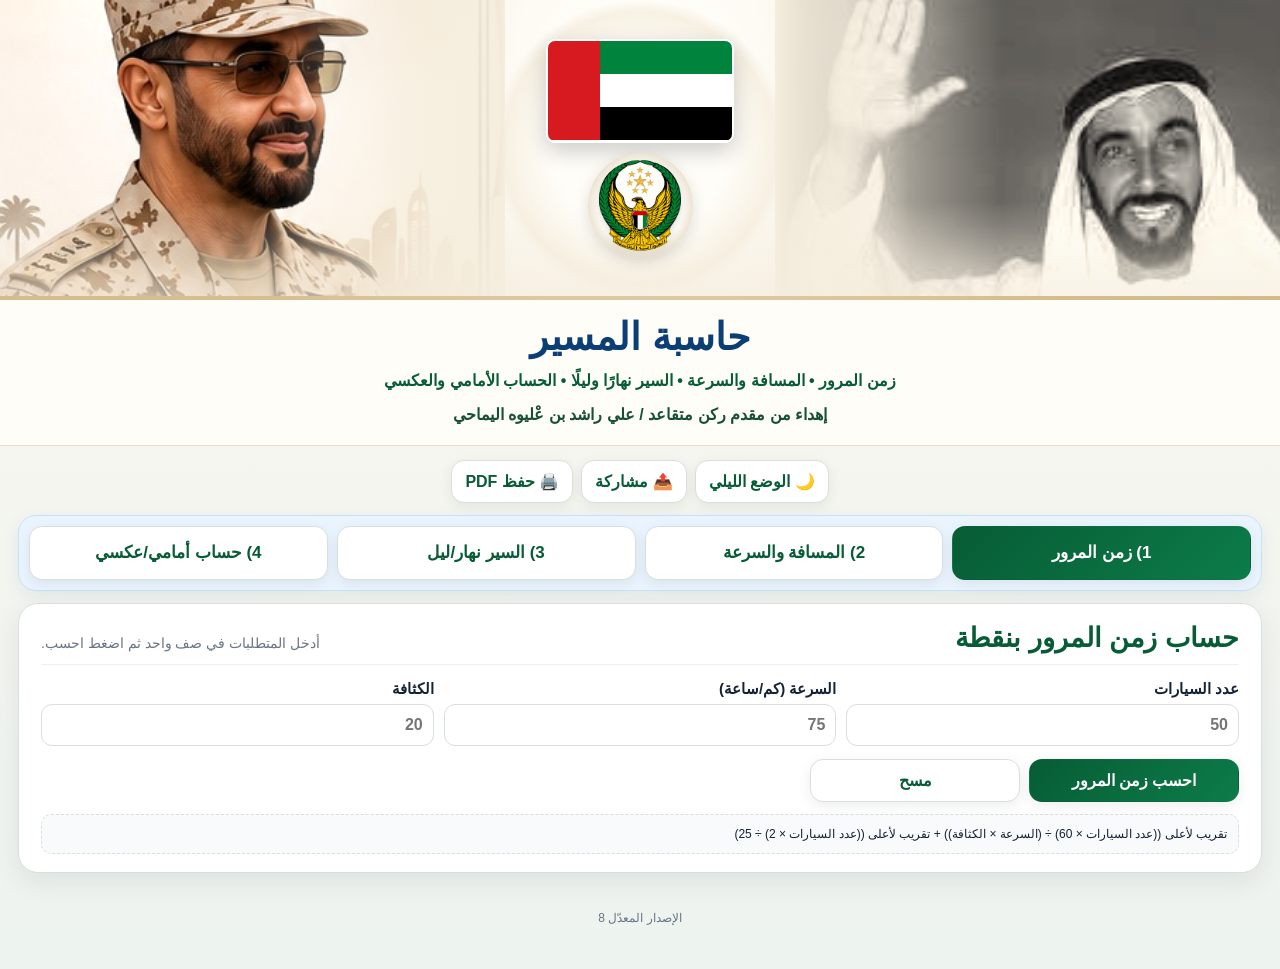
==== commit d70955cb: "ترتيب حقول السير نهار وليل" ====
--- a/index.html
+++ b/index.html
@@ -10,7 +10,7 @@
   <link rel="manifest" href="manifest.webmanifest">
   <link rel="apple-touch-icon" sizes="180x180" href="icons/icon-180.png">
   <link rel="icon" type="image/png" sizes="192x192" href="icons/icon-192.png">
-  <link rel="stylesheet" href="styles.css?v=6">
+  <link rel="stylesheet" href="styles.css?v=8">
   <title>حاسبة المسير</title>
 </head>
 <body>
@@ -81,7 +81,7 @@
     <section id="panel-basic" class="panel">
       <div class="panel-heading">
         <h2>حساب المسافة والسرعة والزمن</h2>
-        <p class="hint">اختر العملية، وستظهر المتطلبات المطلوبة فقط.</p>
+        <p class="hint">اختر العملية، وستظهر جميع المتطلبات المطلوبة في صف واحد.</p>
       </div>
 
       <div class="operation-buttons">
@@ -114,7 +114,7 @@
     <section id="panel-daynight" class="panel">
       <div class="panel-heading">
         <h2>حساب السير نهارًا وليلًا</h2>
-        <p class="hint">جميع المتطلبات في صف واحد، ويقسّم البرنامج المسافة تلقائيًا بين النهار والليل.</p>
+        <p class="hint">الصف الأول: أول ضوء وآخر ضوء. الصف الثاني: وقت الانطلاق والمسافة وسرعة النهار وسرعة الليل.</p>
       </div>
       <div class="form-grid light-grid">
         <label>أول ضوء
@@ -175,9 +175,9 @@
     </section>
 
     <div id="status" class="status" aria-live="polite"></div>
-    <div class="version">الإصدار المعدّل 6</div>
+    <div class="version">الإصدار المعدّل 8</div>
   </main>
 
-  <script src="app.js?v=6" defer></script>
+  <script src="app.js?v=8" defer></script>
 </body>
 </html>
--- a/styles.css
+++ b/styles.css
@@ -88,8 +88,8 @@
 .form-grid{display:grid;gap:10px;align-items:end}
 .pass-grid{grid-template-columns:repeat(3,minmax(0,1fr))}
 .light-grid{grid-template-columns:repeat(2,minmax(0,1fr));margin-bottom:10px}
-.daynight-main-grid{grid-template-columns:repeat(4,minmax(0,1fr))}
-.basic-grid{grid-template-columns:repeat(3,minmax(0,1fr))}
+.daynight-main-grid{grid-template-columns:repeat(4,minmax(0,1fr))!important}
+.basic-grid{grid-template-columns:repeat(3,minmax(0,1fr))!important;grid-auto-flow:row}
 .direction-grid{grid-template-columns:repeat(4,minmax(0,1fr))}
 .form-grid label{display:flex;flex-direction:column;gap:6px;min-width:0;font-weight:900;font-size:15px}
 input,select{width:100%;min-width:0;padding:11px 10px;border:1px solid var(--border);border-radius:11px;background:#fff;color:var(--text);font-size:16px;outline:none}
@@ -119,8 +119,8 @@
 body.dark .panel-heading{border-bottom-color:#334155}
 
 @media(max-width:1150px){
-  .daynight-main-grid{grid-template-columns:repeat(4,minmax(0,1fr))}
-  .basic-grid{grid-template-columns:repeat(3,minmax(0,1fr))}
+  .daynight-main-grid{grid-template-columns:repeat(4,minmax(0,1fr))!important}
+  .basic-grid{grid-template-columns:repeat(3,minmax(0,1fr))!important;grid-auto-flow:row}
   .direction-grid{grid-template-columns:repeat(2,minmax(0,1fr))}
   .tabs button{font-size:15px}
 }
@@ -133,7 +133,9 @@
 }
 @media(max-width:700px){
   .app-shell{padding:10px}
-  .pass-grid,.light-grid,.daynight-main-grid,.basic-grid,.direction-grid{grid-template-columns:repeat(2,minmax(0,1fr))}
+  .pass-grid,.light-grid,.direction-grid{grid-template-columns:repeat(2,minmax(0,1fr))}
+  .basic-grid{grid-template-columns:repeat(3,minmax(0,1fr))!important}
+  .daynight-main-grid{grid-template-columns:repeat(2,minmax(0,1fr))!important}
   .compact-actions{display:grid;grid-template-columns:1fr 1fr}
   .compact-actions button{min-width:0;width:100%}
 }
@@ -146,7 +148,8 @@
   .portrait.mbz{object-position:42% 18%}.portrait.zayed{object-position:45% 25%;transform:scale(1.22)}
 }
 @media(max-width:470px){
-  .pass-grid,.light-grid,.daynight-main-grid,.basic-grid,.direction-grid{grid-template-columns:1fr}
+  .pass-grid,.light-grid,.direction-grid{grid-template-columns:1fr}
+  .basic-grid,.daynight-main-grid{grid-template-columns:1fr!important}
   .tabs{grid-template-columns:repeat(4,minmax(145px,1fr))}
 }
 @media(max-width:390px){
@@ -154,3 +157,38 @@
   .uae-flag{width:78px;height:45px}.logo-medallion{width:52px;height:52px}.forces-logo{width:44px;height:44px}
 }
 @media print{.utility-bar,.tabs{display:none!important}body{background:#fff}.panel{display:block!important;box-shadow:none;margin-bottom:12px}.version{display:none}}
+
+/* الإصدار 8: ترتيب السير نهار/ليل في صفين ثابتين على الشاشات الكبيرة */
+.basic-grid > label:not(.hidden){min-width:0}
+#panel-basic .basic-grid{width:100%}
+#panel-daynight .light-grid,#panel-daynight .daynight-main-grid{width:100%}
+
+
+/* الإصدار 8: صف الضوء ثم صف بيانات السير */
+#panel-daynight .light-grid{
+  display:grid!important;
+  grid-template-columns:repeat(2,minmax(0,1fr))!important;
+  grid-template-areas:"first last";
+  gap:12px;
+  margin-bottom:12px;
+}
+#panel-daynight .light-grid label:nth-child(1){grid-area:first}
+#panel-daynight .light-grid label:nth-child(2){grid-area:last}
+#panel-daynight .daynight-main-grid{
+  display:grid!important;
+  grid-template-columns:repeat(4,minmax(0,1fr))!important;
+  grid-template-areas:"start distance day night";
+  gap:12px;
+}
+#panel-daynight .daynight-main-grid label:nth-child(1){grid-area:start}
+#panel-daynight .daynight-main-grid label:nth-child(2){grid-area:distance}
+#panel-daynight .daynight-main-grid label:nth-child(3){grid-area:day}
+#panel-daynight .daynight-main-grid label:nth-child(4){grid-area:night}
+@media(max-width:700px){
+  #panel-daynight .light-grid{grid-template-columns:1fr 1fr!important;grid-template-areas:"first last"}
+  #panel-daynight .daynight-main-grid{grid-template-columns:1fr 1fr!important;grid-template-areas:"start distance" "day night"}
+}
+@media(max-width:470px){
+  #panel-daynight .light-grid{grid-template-columns:1fr!important;grid-template-areas:"first" "last"}
+  #panel-daynight .daynight-main-grid{grid-template-columns:1fr!important;grid-template-areas:"start" "distance" "day" "night"}
+}
